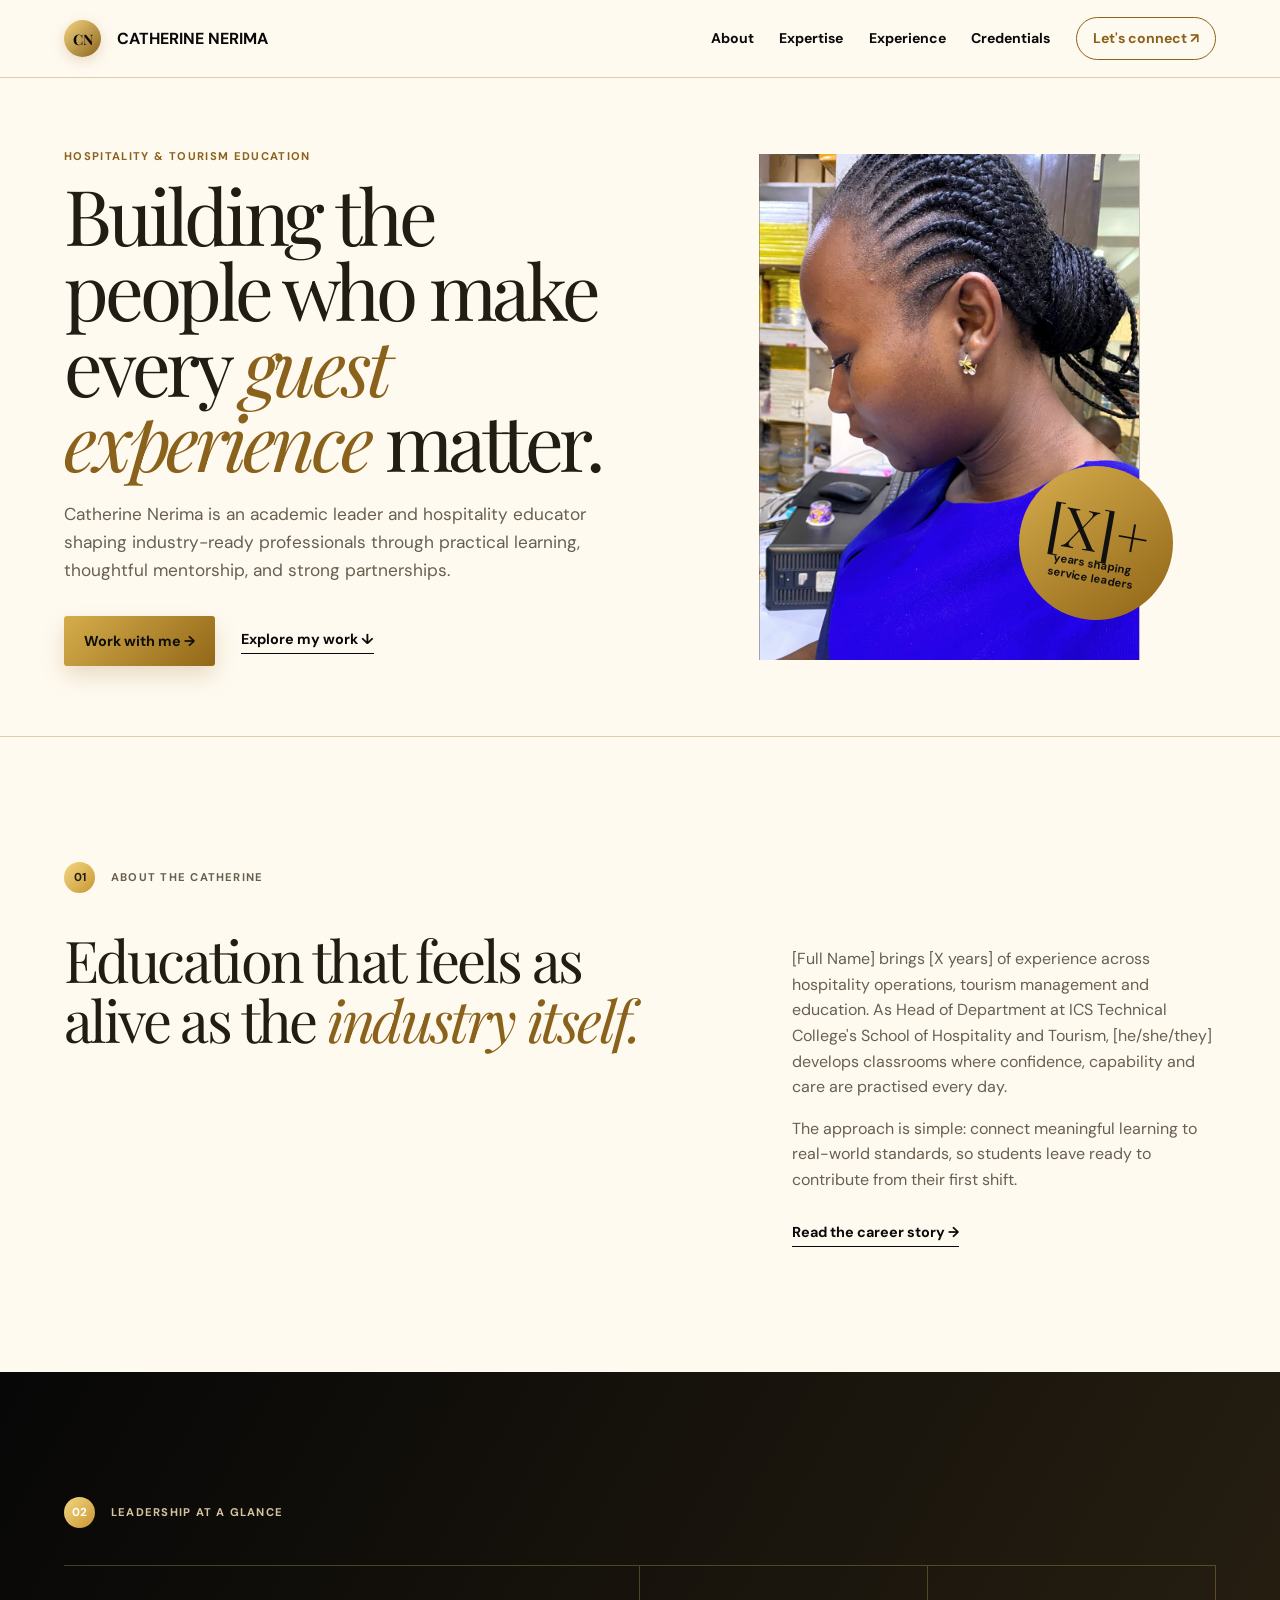
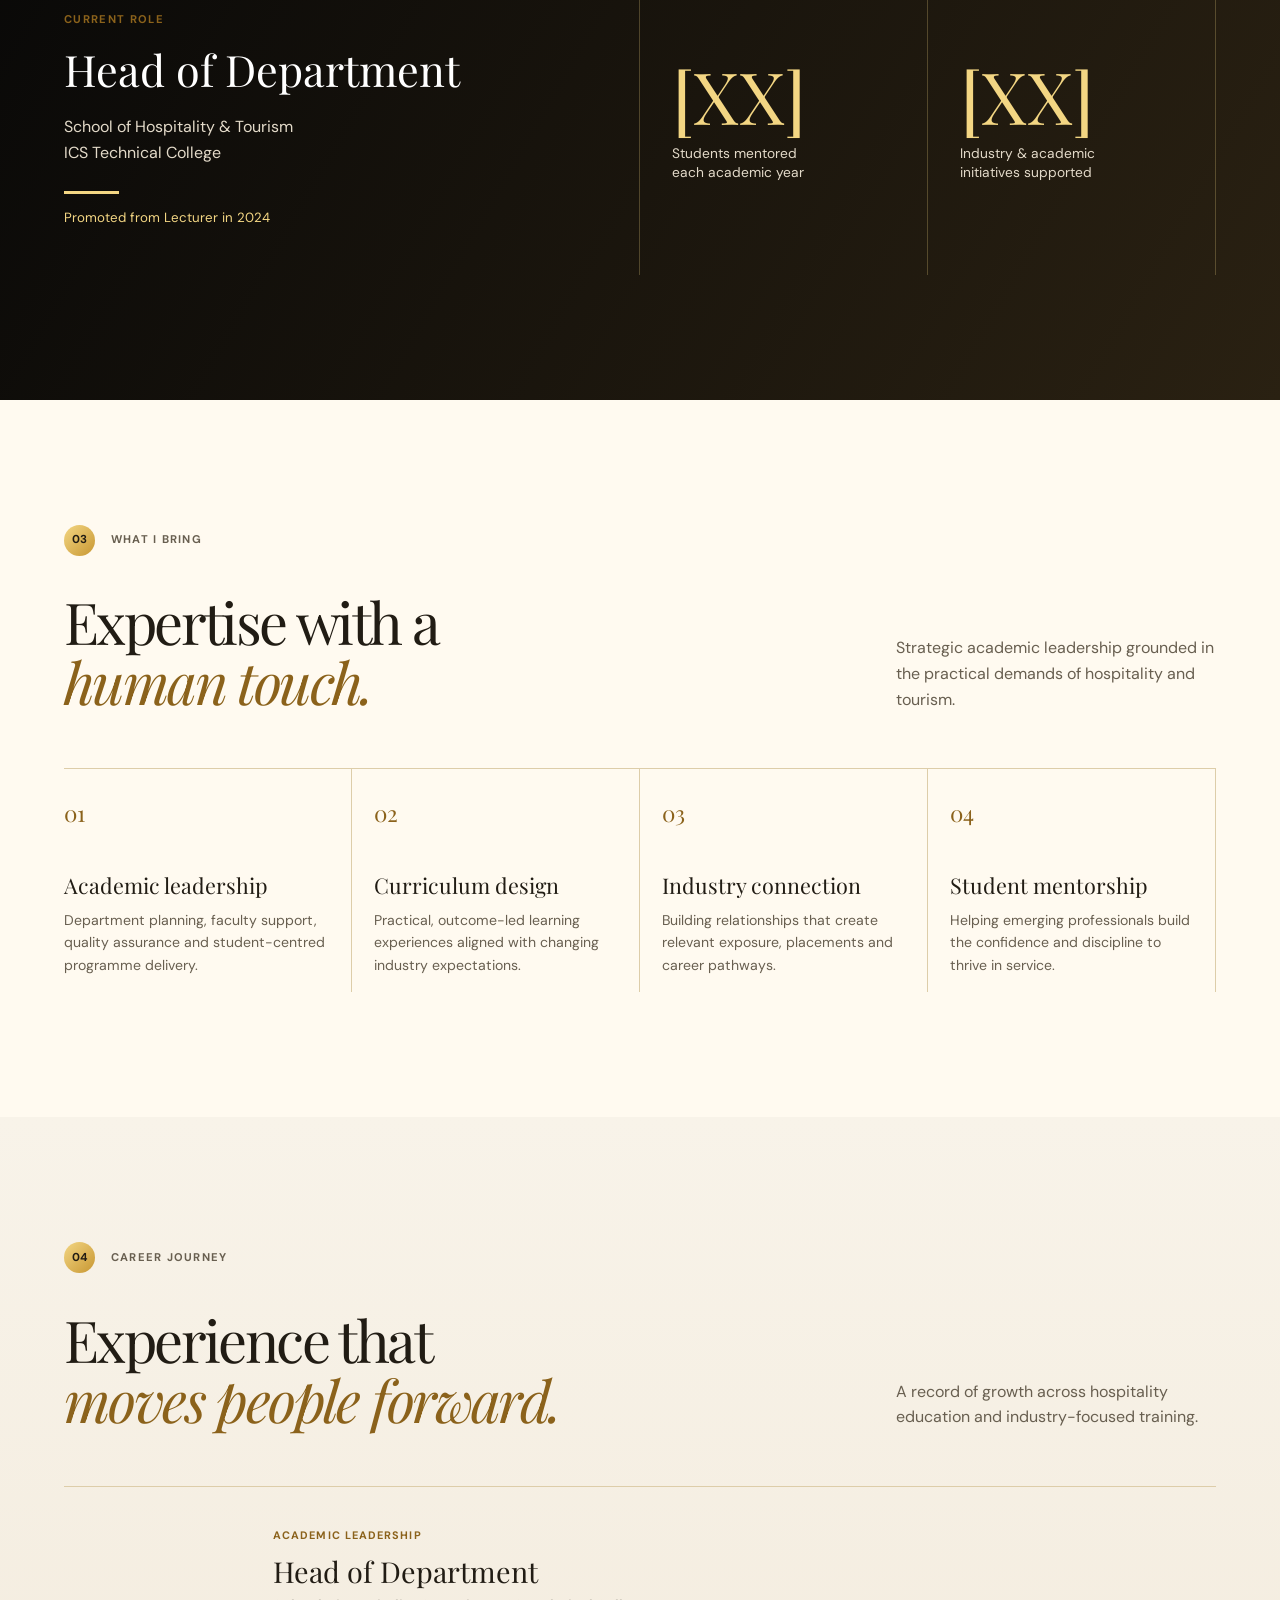
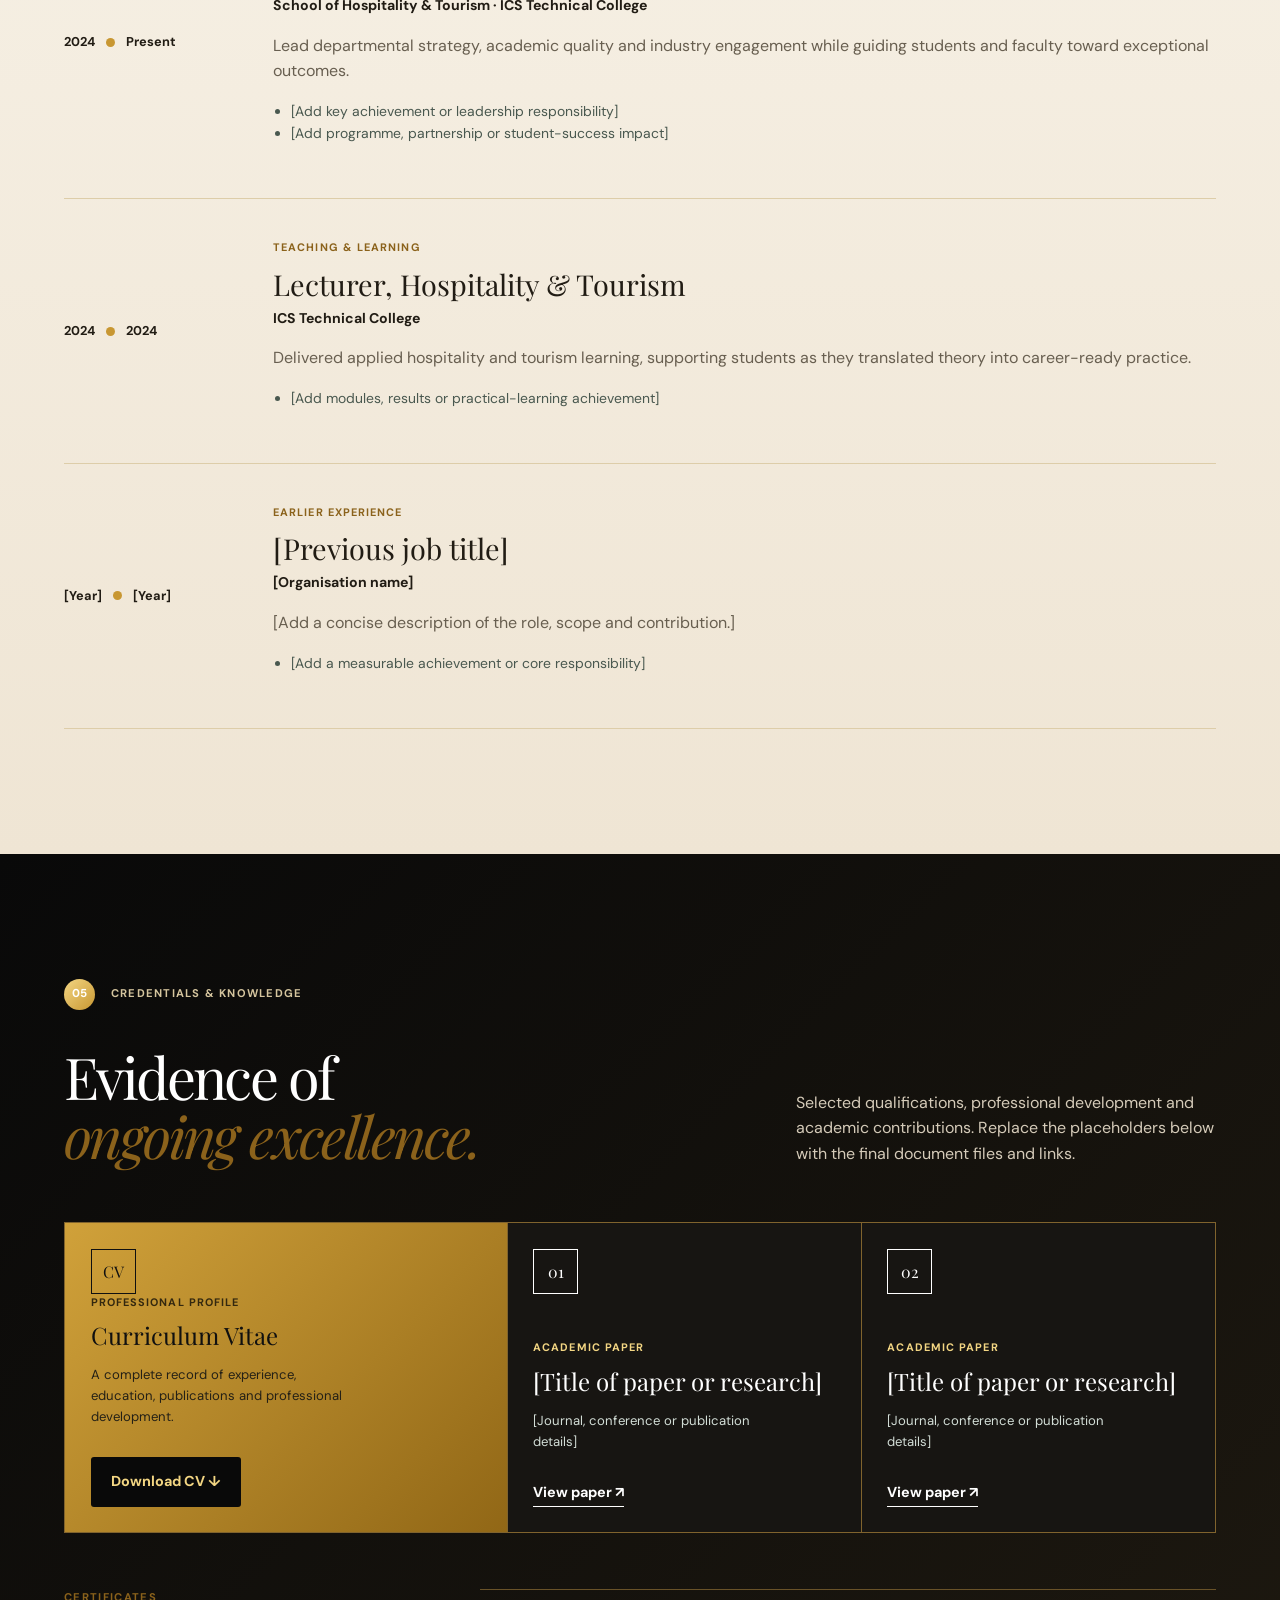
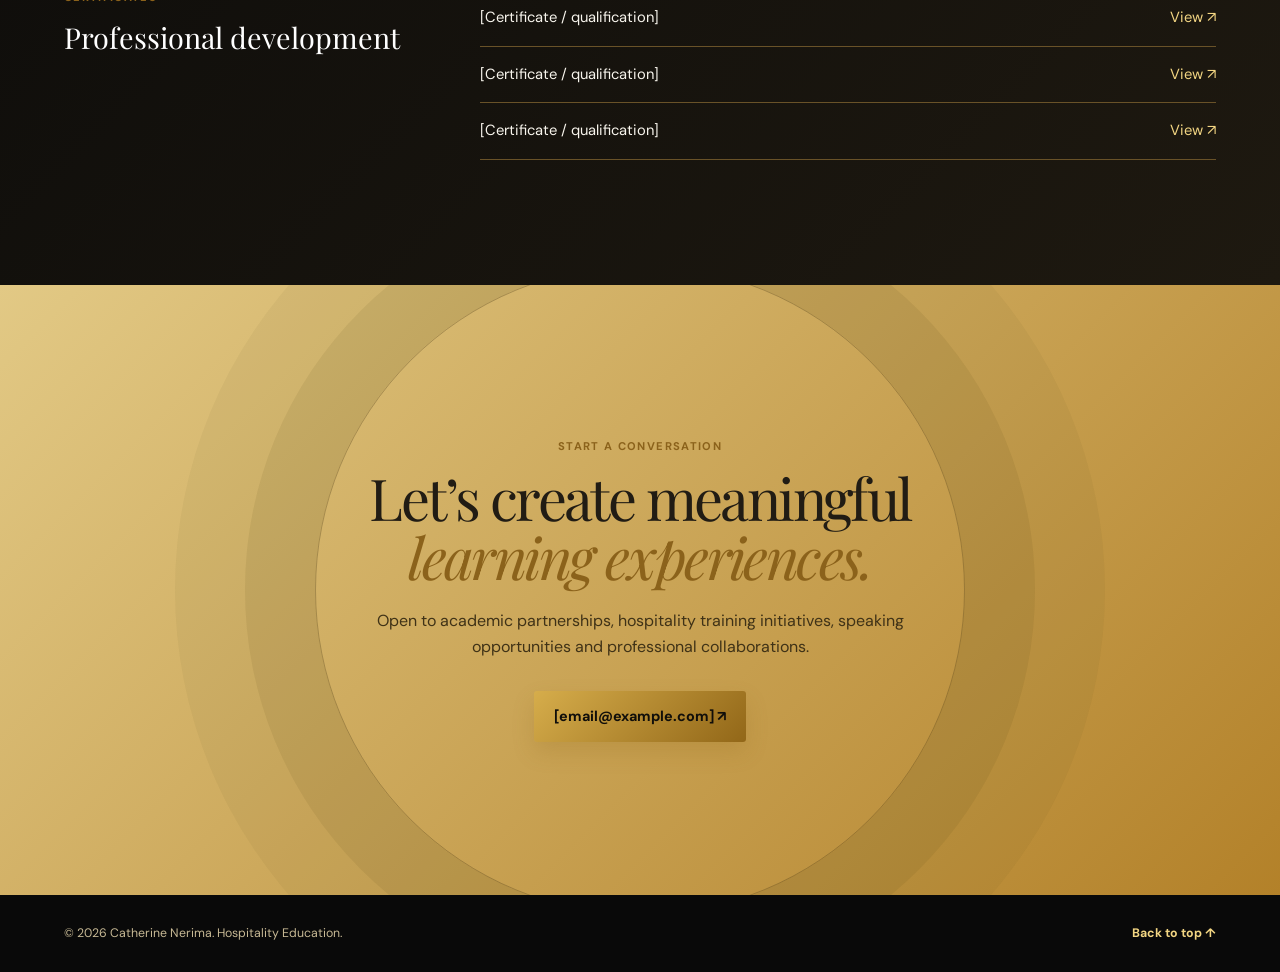
==== index.html @ 7ba0b3e3 "change" ====
<!doctype html>
<html lang="en">
<head>
  <meta charset="utf-8">
  <meta name="viewport" content="width=device-width, initial-scale=1">
  <meta name="description" content="Professional portfolio for a hospitality and tourism education leader.">
  <title>CATHERINE NERIMA | Hospitality & Tourism Educator</title>
  <link rel="preconnect" href="https://fonts.googleapis.com">
  <link rel="preconnect" href="https://fonts.gstatic.com" crossorigin>
  <link href="https://fonts.googleapis.com/css2?family=DM+Sans:wght@400;500;600;700&family=Playfair+Display:ital,wght@0,600;0,700;0,800;1,600;1,700&display=swap" rel="stylesheet">
  <link rel="stylesheet" href="styles.css">
  <style>
    .hero-visual { background: transparent; }
    .hero-visual .sun-shape, .hero-visual .hero-grid { display: none; }
    .portrait-placeholder { left: 50%; bottom: 0; width: auto; max-width: 100%; height: 100%; aspect-ratio: 3 / 4; overflow: hidden; outline: 0; transform: translateX(-50%); }
    .portrait-placeholder img { display: block; width: 100%; height: 100%; object-fit: cover; object-position: center center; filter: contrast(1.04) saturate(.9); }
  </style>
</head>
<body>
  <a class="skip-link" href="#main-content">Skip to content</a>
  <header class="site-header">
    <a class="brand" href="#top"><span class="brand-mark">CN</span><span>CATHERINE NERIMA</span></a>
    <button class="menu-toggle" type="button" aria-expanded="false" aria-controls="site-nav">Menu</button>
    <nav id="site-nav" class="site-nav" aria-label="Primary navigation">
      <a href="#about">About</a><a href="#expertise">Expertise</a><a href="#experience">Experience</a><a href="#credentials">Credentials</a><a class="nav-contact" href="#contact">Let's connect ↗</a>
    </nav>
  </header>
  <main id="main-content">
    <section class="hero" id="top">
      <div class="hero-copy reveal">
        <p class="kicker">Hospitality & tourism education</p>
        <h1>Building the people who make every <em>guest experience</em> matter.</h1>
        <p class="hero-text">Catherine Nerima is an academic leader and hospitality educator shaping industry-ready professionals through practical learning, thoughtful mentorship, and strong partnerships.</p>
        <div class="hero-actions"><a class="button button-primary" href="#contact">Work with me →</a><a class="text-link" href="#credentials">Explore my work ↓</a></div>
      </div>
      <div class="hero-visual reveal"><div class="sun-shape"></div><div class="hero-grid"></div><div class="portrait-placeholder"><img src="NER.jpeg" alt="Professional portrait of [Full Name]"></div><div class="experience-badge"><strong>[X]+</strong><span>years shaping<br>service leaders</span></div><p class="location-tag">Based in Nairobi, Kenya <span>•</span> Available for collaborations</p></div>
    </section>
    <section class="intro section-pad" id="about">
      <div class="section-label reveal"><span>01</span><p>About the Catherine</p></div>
      <div class="intro-grid"><h2 class="reveal">Education that feels as alive as the <em>industry itself.</em></h2><div class="reveal"><p>[Full Name] brings [X years] of experience across hospitality operations, tourism management and education. As Head of Department at ICS Technical College's School of Hospitality and Tourism, [he/she/they] develops classrooms where confidence, capability and care are practised every day.</p><p>The approach is simple: connect meaningful learning to real-world standards, so students leave ready to contribute from their first shift.</p><a class="text-link" href="#experience">Read the career story →</a></div></div>
    </section>
    <section class="impact section-pad">
      <div class="section-label light reveal"><span>02</span><p>Leadership at a glance</p></div>
      <div class="impact-grid"><article class="impact-feature reveal"><p class="kicker">Current role</p><h2>Head of Department</h2><p>School of Hospitality & Tourism<br>ICS Technical College</p><span class="mini-line"></span><small>Promoted from Lecturer in 2024</small></article><article class="stat reveal"><strong>[XX]</strong><span>Students mentored<br>each academic year</span></article><article class="stat reveal"><strong>[XX]</strong><span>Industry & academic<br>initiatives supported</span></article></div>
    </section>
    <section class="section-pad" id="expertise">
      <div class="section-label reveal"><span>03</span><p>What I bring</p></div>
      <div class="heading-row reveal"><h2>Expertise with a<br><em>human touch.</em></h2><p>Strategic academic leadership grounded in the practical demands of hospitality and tourism.</p></div>
      <div class="expertise-grid"><article class="expertise-card reveal"><span>01</span><h3>Academic leadership</h3><p>Department planning, faculty support, quality assurance and student-centred programme delivery.</p></article><article class="expertise-card reveal"><span>02</span><h3>Curriculum design</h3><p>Practical, outcome-led learning experiences aligned with changing industry expectations.</p></article><article class="expertise-card reveal"><span>03</span><h3>Industry connection</h3><p>Building relationships that create relevant exposure, placements and career pathways.</p></article><article class="expertise-card reveal"><span>04</span><h3>Student mentorship</h3><p>Helping emerging professionals build the confidence and discipline to thrive in service.</p></article></div>
    </section>
    <section class="section-pad career" id="experience">
      <div class="section-label reveal"><span>04</span><p>Career journey</p></div>
      <div class="heading-row reveal"><h2>Experience that<br><em>moves people forward.</em></h2><p>A record of growth across hospitality education and industry-focused training.</p></div>
      <div class="timeline">
        <article class="timeline-item reveal"><div class="timeline-date">2024 <i></i> Present</div><div><p class="role-type">Academic leadership</p><h3>Head of Department</h3><p class="organisation">School of Hospitality & Tourism · ICS Technical College</p><p>Lead departmental strategy, academic quality and industry engagement while guiding students and faculty toward exceptional outcomes.</p><ul><li>[Add key achievement or leadership responsibility]</li><li>[Add programme, partnership or student-success impact]</li></ul></div></article>
        <article class="timeline-item reveal"><div class="timeline-date">2024 <i></i> 2024</div><div><p class="role-type">Teaching & learning</p><h3>Lecturer, Hospitality & Tourism</h3><p class="organisation">ICS Technical College</p><p>Delivered applied hospitality and tourism learning, supporting students as they translated theory into career-ready practice.</p><ul><li>[Add modules, results or practical-learning achievement]</li></ul></div></article>
        <article class="timeline-item reveal"><div class="timeline-date">[Year] <i></i> [Year]</div><div><p class="role-type">Earlier experience</p><h3>[Previous job title]</h3><p class="organisation">[Organisation name]</p><p>[Add a concise description of the role, scope and contribution.]</p><ul><li>[Add a measurable achievement or core responsibility]</li></ul></div></article>
      </div>
    </section>
    <section class="credentials section-pad" id="credentials">
      <div class="section-label light reveal"><span>05</span><p>Credentials & knowledge</p></div>
      <div class="credentials-heading reveal"><h2>Evidence of<br><em>ongoing excellence.</em></h2><p>Selected qualifications, professional development and academic contributions. Replace the placeholders below with the final document files and links.</p></div>
      <div class="document-grid">
        <article class="document-card cv-card reveal"><div class="document-icon">CV</div><div><p class="document-type">Professional profile</p><h3>Curriculum Vitae</h3><p>A complete record of experience, education, publications and professional development.</p></div><a class="button button-light" href="documents/cv-placeholder.txt" download>Download CV ↓</a></article>
        <article class="document-card reveal"><div class="document-icon">01</div><div><p class="document-type">Academic paper</p><h3>[Title of paper or research]</h3><p>[Journal, conference or publication details]</p></div><a class="view-link" href="documents/academic-paper-placeholder.html" target="_blank" rel="noopener">View paper ↗</a></article>
        <article class="document-card reveal"><div class="document-icon">02</div><div><p class="document-type">Academic paper</p><h3>[Title of paper or research]</h3><p>[Journal, conference or publication details]</p></div><a class="view-link" href="documents/academic-paper-placeholder.html" target="_blank" rel="noopener">View paper ↗</a></article>
      </div>
      <div class="cert-row reveal"><div><p class="kicker">Certificates</p><h3>Professional development</h3></div><div class="certificate-list"><a href="documents/certificate-placeholder.html" target="_blank" rel="noopener">[Certificate / qualification] <span>View ↗</span></a><a href="documents/certificate-placeholder.html" target="_blank" rel="noopener">[Certificate / qualification] <span>View ↗</span></a><a href="documents/certificate-placeholder.html" target="_blank" rel="noopener">[Certificate / qualification] <span>View ↗</span></a></div></div>
    </section>
    <section class="contact section-pad" id="contact"><div class="contact-orb"></div><div class="contact-content reveal"><p class="kicker">Start a conversation</p><h2>Let’s create meaningful<br><em>learning experiences.</em></h2><p>Open to academic partnerships, hospitality training initiatives, speaking opportunities and professional collaborations.</p><a class="button button-primary" href="mailto:[email@example.com]">[email@example.com] ↗</a></div></section>
  </main>
  <footer><p>© <span id="year"></span> Catherine Nerima. Hospitality Education.</p><a href="#top">Back to top ↑</a></footer>
  <script src="script.js"></script>
</body>
</html>
---- styles.css ----
:root{--black:#090909;--coal:#171512;--gold:#c89732;--gold-light:#f3d683;--gold-deep:#8b621b;--ivory:#fffaf0;--sand:#f3ead8;--text:#211c14;--muted:#685f50;--line:#ddcda9;--display:'Playfair Display',Georgia,serif;--sans:'DM Sans',Arial,sans-serif}*{box-sizing:border-box}html{scroll-behavior:smooth}body{margin:0;background:var(--ivory);color:var(--text);font-family:var(--sans);line-height:1.6}.skip-link{position:absolute;left:-999px}.skip-link:focus{left:1rem;top:1rem;z-index:9;background:var(--gold-light);padding:.7rem;color:#000}.site-header{height:78px;display:flex;align-items:center;justify-content:space-between;padding:0 5vw;border-bottom:1px solid var(--line);background:var(--ivory)}.brand,.site-nav{display:flex;align-items:center;gap:1rem}.brand{color:var(--black);font-weight:700;text-decoration:none}.brand-mark{display:grid;place-items:center;width:37px;height:37px;border-radius:50%;background:linear-gradient(135deg,var(--gold-light),var(--gold-deep));color:#080808;font:700 .9rem var(--display);box-shadow:0 4px 14px #8b621b35}.site-nav{gap:1.6rem}.site-nav a{color:var(--black);font-size:.88rem;font-weight:700;text-decoration:none}.nav-contact{padding:.55rem 1rem;border:1px solid var(--gold-deep);border-radius:99px;color:var(--gold-deep)!important}.nav-contact:hover{background:var(--gold);color:#111!important}.menu-toggle{display:none;border:0;background:none;font:700 .9rem var(--sans);color:var(--black)}.hero,.section-pad{max-width:1400px;margin:auto;padding-left:5vw;padding-right:5vw}.hero{min-height:650px;display:grid;grid-template-columns:1.02fr .98fr;gap:5vw;align-items:center;padding-top:70px;padding-bottom:70px}.kicker{margin:0 0 .7rem;text-transform:uppercase;letter-spacing:.12em;color:var(--gold-deep);font-size:.7rem;font-weight:700}.hero h1,h2,h3{line-height:1.08}.hero h1{max-width:760px;margin:.2rem 0 1.45rem;font:clamp(3.2rem,6vw,6.3rem)/.98 var(--display);letter-spacing:-.055em}.hero h1 em,h2 em{color:var(--gold-deep);font-weight:inherit}.hero-text{max-width:565px;margin-bottom:2rem;color:var(--muted);font-size:1.08rem}.hero-actions{display:flex;gap:1.6rem;align-items:center}.button{display:inline-flex;justify-content:center;align-items:center;padding:.85rem 1.25rem;border-radius:3px;font-size:.9rem;font-weight:700;text-decoration:none}.button-primary{background:linear-gradient(135deg,#d6ad4b,#926718);box-shadow:0 10px 22px #8b621b33;color:#100e0a}.text-link,.view-link{padding-bottom:.12rem;border-bottom:1px solid currentColor;color:var(--black);font-size:.9rem;font-weight:700;text-decoration:none}.hero-visual{position:relative;height:506px;overflow:hidden;background:var(--black)}.sun-shape{position:absolute;right:-45px;top:-40px;width:340px;height:340px;border-radius:50%;background:radial-gradient(circle at 30% 30%,var(--gold-light),var(--gold-deep))}.hero-grid{position:absolute;inset:0;background-image:linear-gradient(#f3d68320 1px,transparent 1px),linear-gradient(90deg,#f3d68320 1px,transparent 1px);background-size:27px 27px}.portrait-placeholder{position:absolute;z-index:1;bottom:0;left:16%;display:grid;place-items:center;width:58%;height:78%;outline:8px solid #f3d6833d;outline-offset:-25px;background:linear-gradient(160deg,#3a2b13,#101010);color:var(--gold-light);font:italic 1.6rem var(--display);text-align:center}.experience-badge{position:absolute;z-index:2;right:8%;bottom:8%;display:flex;flex-direction:column;justify-content:center;width:154px;height:154px;border-radius:50%;background:linear-gradient(135deg,#d7ae4e,#8f6315);color:#111;text-align:center;transform:rotate(10deg)}.experience-badge strong{font:3.5rem/1 var(--display)}.experience-badge span{font-size:.7rem;font-weight:700;line-height:1.25}.location-tag{position:absolute;bottom:-36px;left:0;font-size:.74rem;font-weight:700}.location-tag span{padding:0 .4rem;color:var(--gold)}.section-pad{padding-top:125px;padding-bottom:125px}.section-label{display:flex;align-items:center;gap:1rem;margin-bottom:2.3rem}.section-label span{display:grid;place-items:center;width:31px;height:31px;border-radius:50%;background:linear-gradient(135deg,var(--gold-light),var(--gold));font-size:.72rem;font-weight:700}.section-label p{margin:0;color:var(--muted);font-size:.7rem;font-weight:700;letter-spacing:.11em;text-transform:uppercase}.intro{border-top:1px solid var(--line)}.intro-grid{display:grid;grid-template-columns:1fr .72fr;gap:12%;align-items:start}.intro h2,.heading-row h2,.credentials h2,.contact h2{margin:0;font:clamp(2.7rem,4.5vw,5rem)/1.04 var(--display);letter-spacing:-.045em}.intro-grid>div p,.heading-row>p,.timeline-item div>p:not(.role-type):not(.organisation){color:var(--muted)}.intro-grid .text-link{display:inline-block;margin-top:.8rem}.impact{max-width:none;background:linear-gradient(120deg,#070707,#2a2112);color:white}.impact .section-label p{color:#d5c59e}.impact-grid{display:grid;grid-template-columns:2fr 1fr 1fr;max-width:1260px;margin:auto;border-top:1px solid #f3d68340}.impact-feature,.stat{padding:2.8rem 2rem 2.8rem 0}.impact-feature{border-right:1px solid #f3d68340}.impact-feature h2{margin:.25rem 0;font:2.7rem var(--display)}.impact-feature p:not(.kicker),.stat span{color:#e3dac9}.mini-line{display:block;width:55px;margin:1.6rem 0 .65rem;border-top:3px solid var(--gold-light)}.impact-feature small,.stat strong{color:var(--gold-light)}.stat{display:flex;flex-direction:column;justify-content:center;padding-left:2rem;border-right:1px solid #f3d68340}.stat strong{font:4.5rem/1 var(--display)}.stat span{margin-top:.8rem;font-size:.86rem;line-height:1.35}.heading-row{display:flex;justify-content:space-between;align-items:end;gap:2rem;margin-bottom:3.5rem}.heading-row>p{max-width:320px;margin:0}.expertise-grid{display:grid;grid-template-columns:repeat(4,1fr);border-top:1px solid var(--line)}.expertise-card{padding:1.8rem 1.4rem 1rem 0;border-right:1px solid var(--line)}.expertise-card:not(:first-child){padding-left:1.4rem}.expertise-card>span{color:var(--gold-deep);font:1.4rem var(--display)}.expertise-card h3{margin:2.6rem 0 .6rem;font:1.35rem var(--display)}.expertise-card p{margin:0;color:var(--muted);font-size:.88rem}.career{max-width:none;padding-left:max(5vw,calc((100vw - 1400px)/2 + 5vw));padding-right:max(5vw,calc((100vw - 1400px)/2 + 5vw));background:linear-gradient(180deg,#f8f3e9,#efe5d4)}.timeline{border-top:1px solid var(--line)}.timeline-item{display:grid;grid-template-columns:145px 1fr;gap:4rem;padding:2.5rem 0;border-bottom:1px solid var(--line)}.timeline-date{display:flex;align-items:center;gap:.7rem;font-size:.8rem;font-weight:700}.timeline-date i{display:block;width:9px;height:9px;border-radius:50%;background:var(--gold)}.role-type,.document-type{margin:0 0 .5rem;color:var(--gold-deep);font-size:.68rem;font-weight:700;letter-spacing:.1em;text-transform:uppercase}.timeline h3{margin:0;font:1.8rem var(--display)}.organisation{margin:.25rem 0 1rem;font-size:.88rem;font-weight:700}.timeline ul{padding-left:1.1rem;color:#49584f;font-size:.87rem}.credentials{max-width:none;background:linear-gradient(135deg,#090909,#1e1910);color:white}.light p{color:#d5c59e}.credentials-heading{display:flex;justify-content:space-between;align-items:end;gap:2rem;margin-bottom:3.5rem}.credentials-heading>p{max-width:420px;margin:0;color:#d5cbb9}.document-grid{display:grid;grid-template-columns:1.25fr 1fr 1fr;gap:1px;border:1px solid #80632d;background:#80632d}.document-card{display:flex;flex-direction:column;align-items:flex-start;min-height:305px;padding:1.6rem;background:#171512}.document-card.cv-card{background:linear-gradient(135deg,#d0a13a,#916716);color:#101010}.document-icon{display:grid;place-items:center;width:45px;height:45px;margin-bottom:auto;border:1px solid currentColor;font:1rem var(--display)}.document-card h3{margin:0;font:1.5rem var(--display)}.document-card p:not(.document-type){max-width:260px;color:#d3ded7;font-size:.82rem}.cv-card p:not(.document-type){color:#242016}.document-type{color:var(--gold-light)}.cv-card .document-type{color:#33280f}.button-light{margin-top:1rem;background:var(--black);color:var(--gold-light)}.view-link{margin-top:1rem;color:white}.cert-row{display:grid;grid-template-columns:1fr 2fr;gap:3rem;padding:3.5rem 0 0}.cert-row h3{margin:0;font:1.8rem var(--display)}.certificate-list{border-top:1px solid #695228}.certificate-list a{display:flex;justify-content:space-between;gap:1rem;padding:1rem 0;border-bottom:1px solid #695228;color:#f8f5ed;font-size:.92rem;text-decoration:none}.certificate-list span{color:var(--gold-light);white-space:nowrap}.contact{position:relative;display:grid;place-items:center;min-height:610px;max-width:none;overflow:hidden;background:linear-gradient(135deg,#e2c985,#b38129);text-align:center}.contact-orb{position:absolute;width:650px;height:650px;border:1px solid #49391555;border-radius:50%;box-shadow:0 0 0 70px #49391516,0 0 0 140px #4939150d}.contact-content{position:relative;max-width:790px}.contact h2{margin:.4rem 0 1.3rem}.contact-content>p:not(.kicker){max-width:575px;margin:0 auto 2rem;color:#3f3217}footer{display:flex;justify-content:space-between;max-width:none;margin:auto;padding:1.8rem 5vw;background:var(--black);color:#c7b995;font-size:.77rem}footer p{margin:0}footer a{color:var(--gold-light);font-weight:700;text-decoration:none}.reveal{opacity:0;transform:translateY(16px);transition:opacity .65s ease,transform .65s ease}.reveal.visible{opacity:1;transform:none}@media(max-width:800px){.site-header{height:66px}.menu-toggle{display:block}.site-nav{position:absolute;z-index:5;top:66px;right:0;left:0;display:none;flex-direction:column;align-items:flex-start;gap:1rem;padding:1.2rem 5vw;border-bottom:1px solid var(--line);background:var(--ivory)}.site-nav.open{display:flex}.hero{grid-template-columns:1fr;padding-top:55px}.hero-visual{height:420px}.intro-grid,.impact-grid,.credentials-heading,.cert-row{grid-template-columns:1fr}.impact-feature,.stat{border-right:0;border-bottom:1px solid #f3d68340}.heading-row{display:block}.heading-row>p{margin-top:1.2rem}.expertise-grid{grid-template-columns:1fr 1fr}.expertise-card:nth-child(2){border-right:0}.document-grid{grid-template-columns:1fr}.timeline-item{grid-template-columns:1fr;gap:1rem}.timeline-date{width:max-content}.cert-row{gap:1.5rem}.section-pad{padding-top:80px;padding-bottom:80px}}@media(max-width:500px){.hero h1{font-size:3.1rem}.hero-actions{flex-direction:column;align-items:flex-start;gap:1rem}.hero-visual{height:340px}.portrait-placeholder{left:10%;width:65%}.experience-badge{right:-3%;bottom:1%;transform:scale(.8) rotate(10deg)}.expertise-grid{grid-template-columns:1fr}.expertise-card,.expertise-card:not(:first-child){padding:1.5rem 0;border-right:0;border-bottom:1px solid var(--line)}.cert-row{padding-top:2.5rem}footer{flex-direction:column;gap:.6rem}}
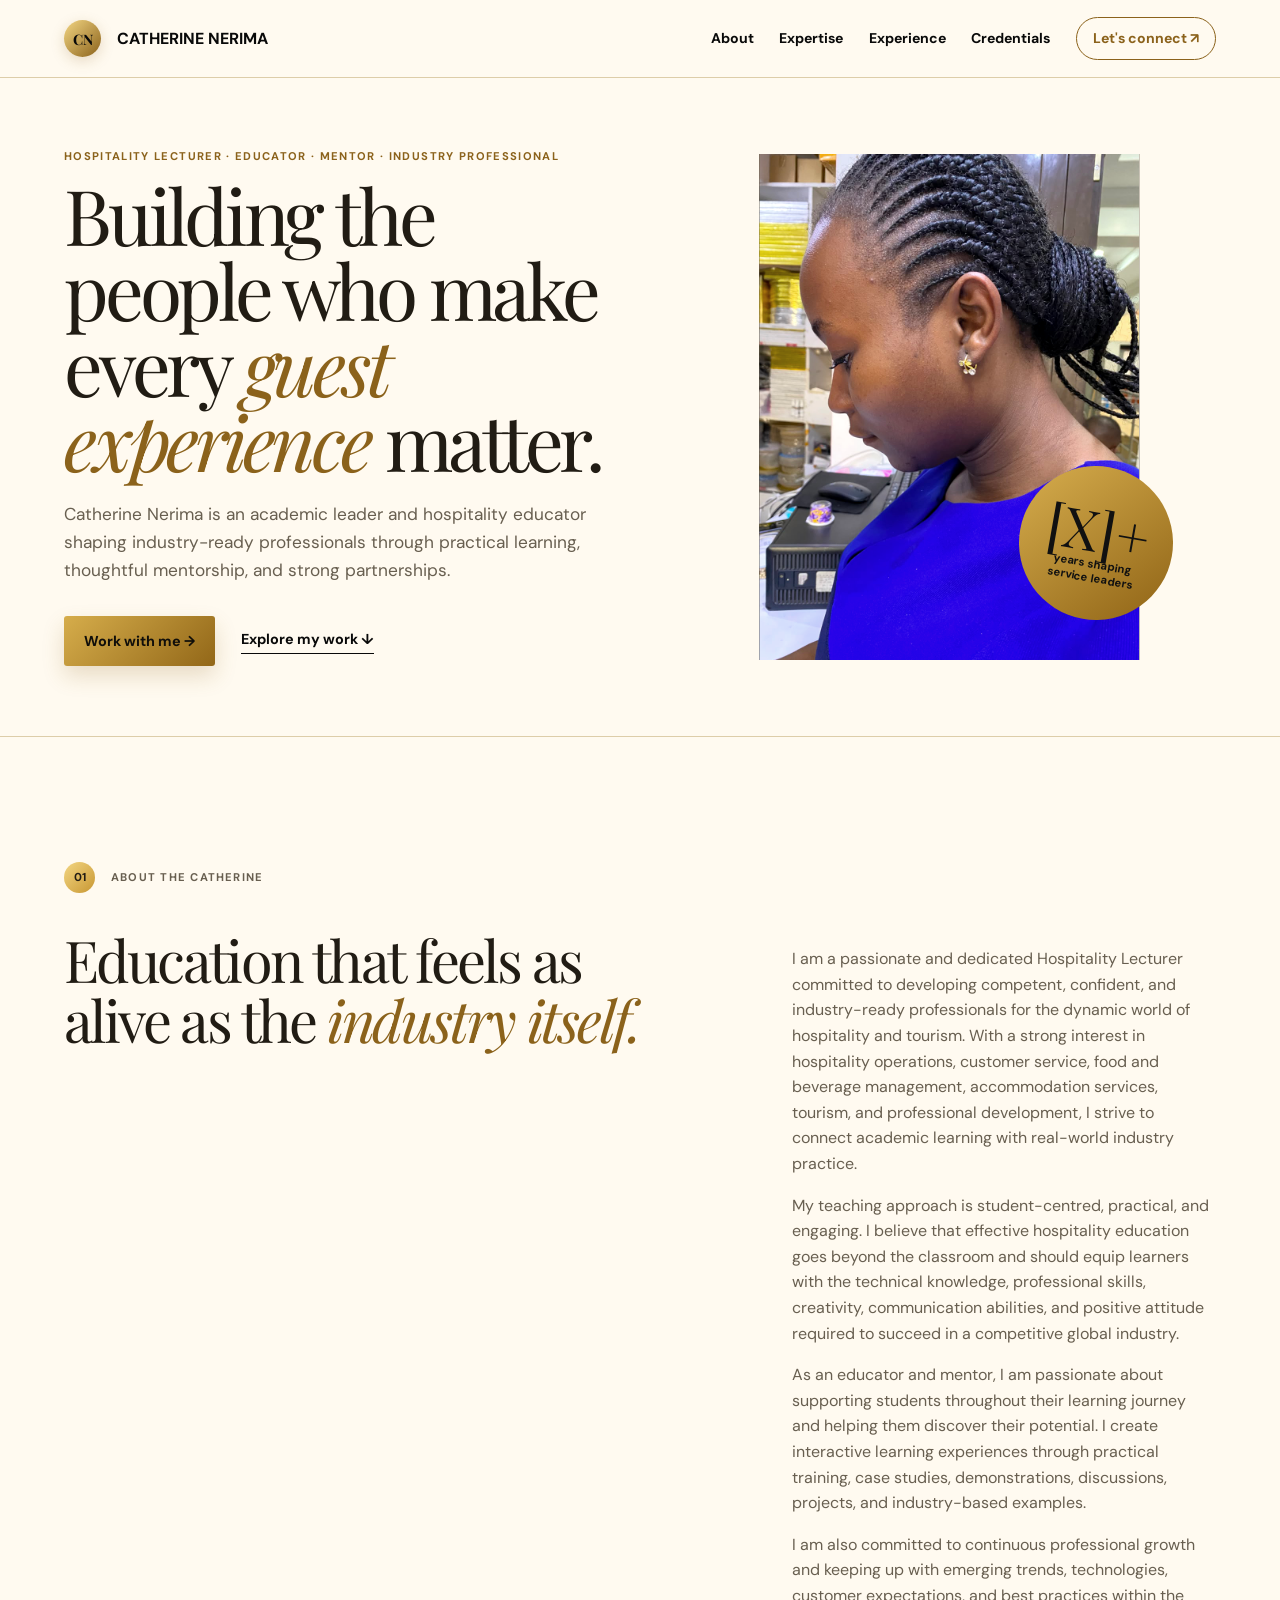
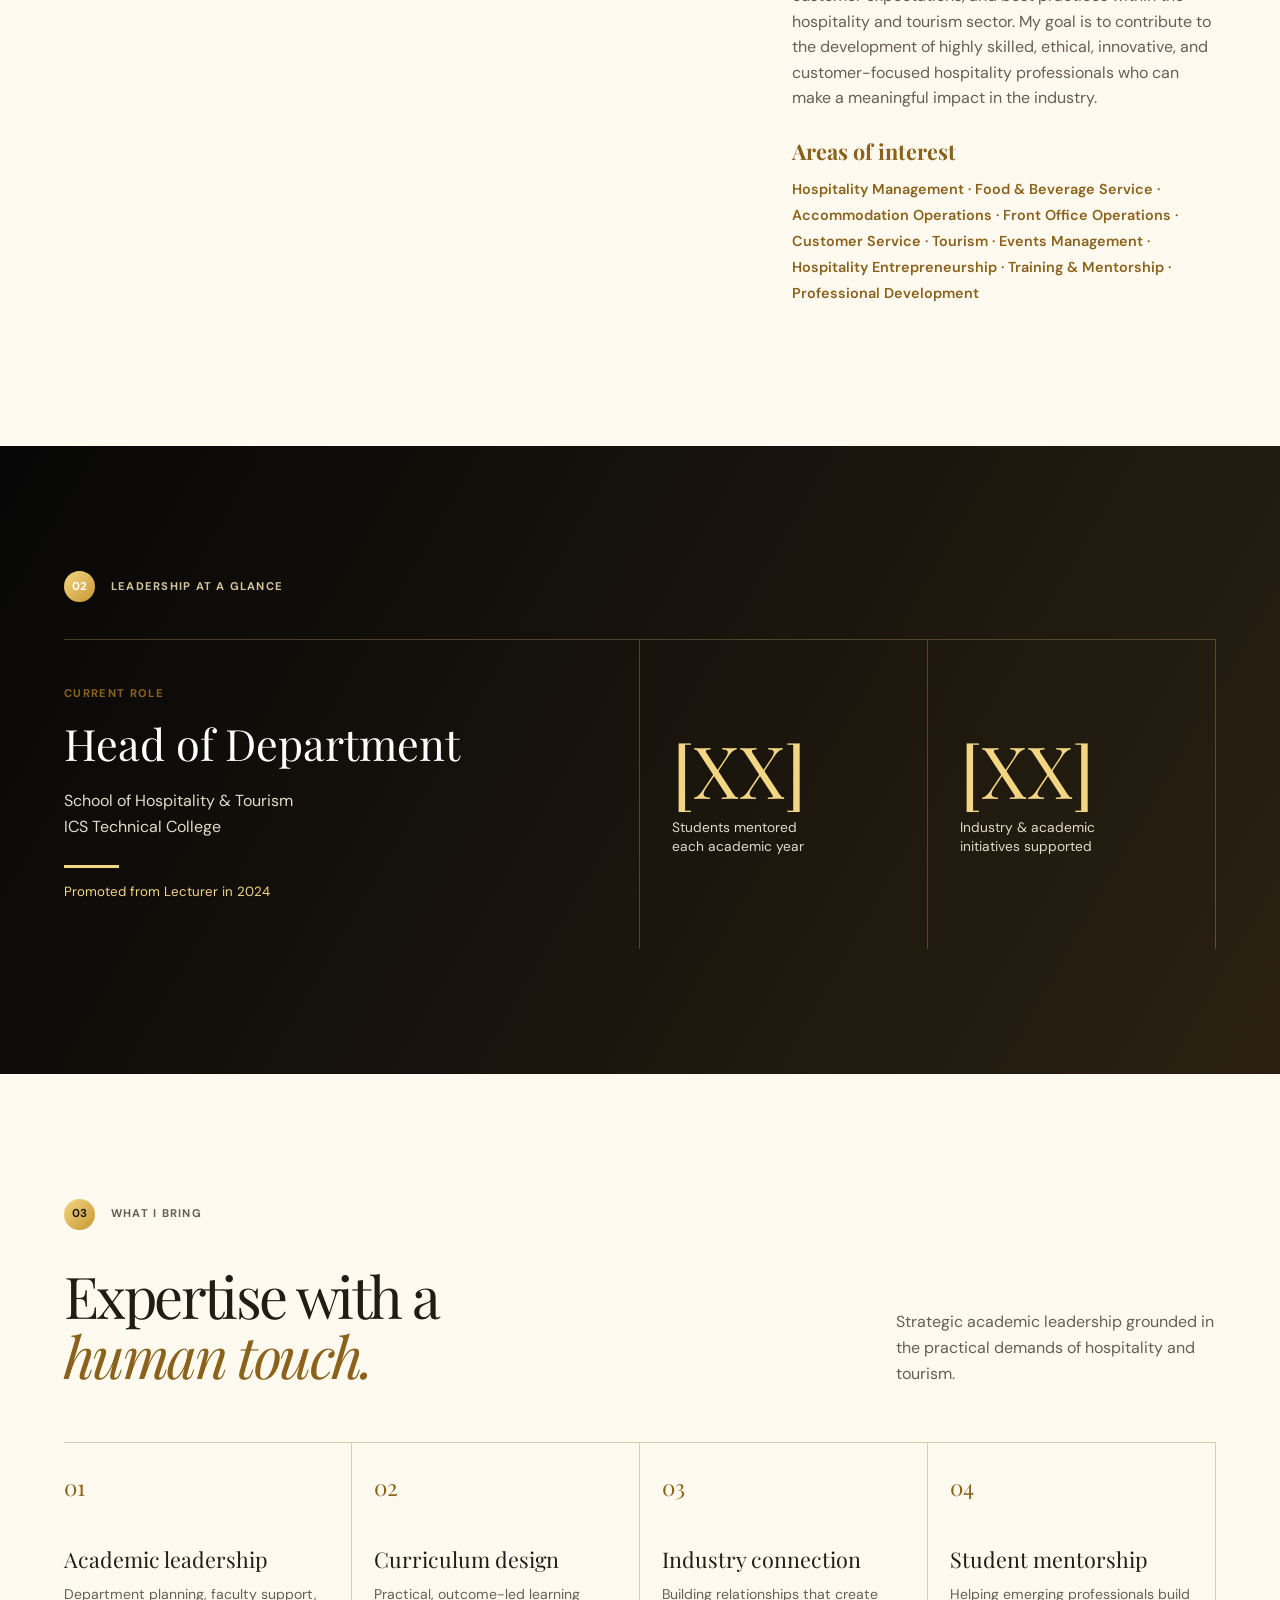
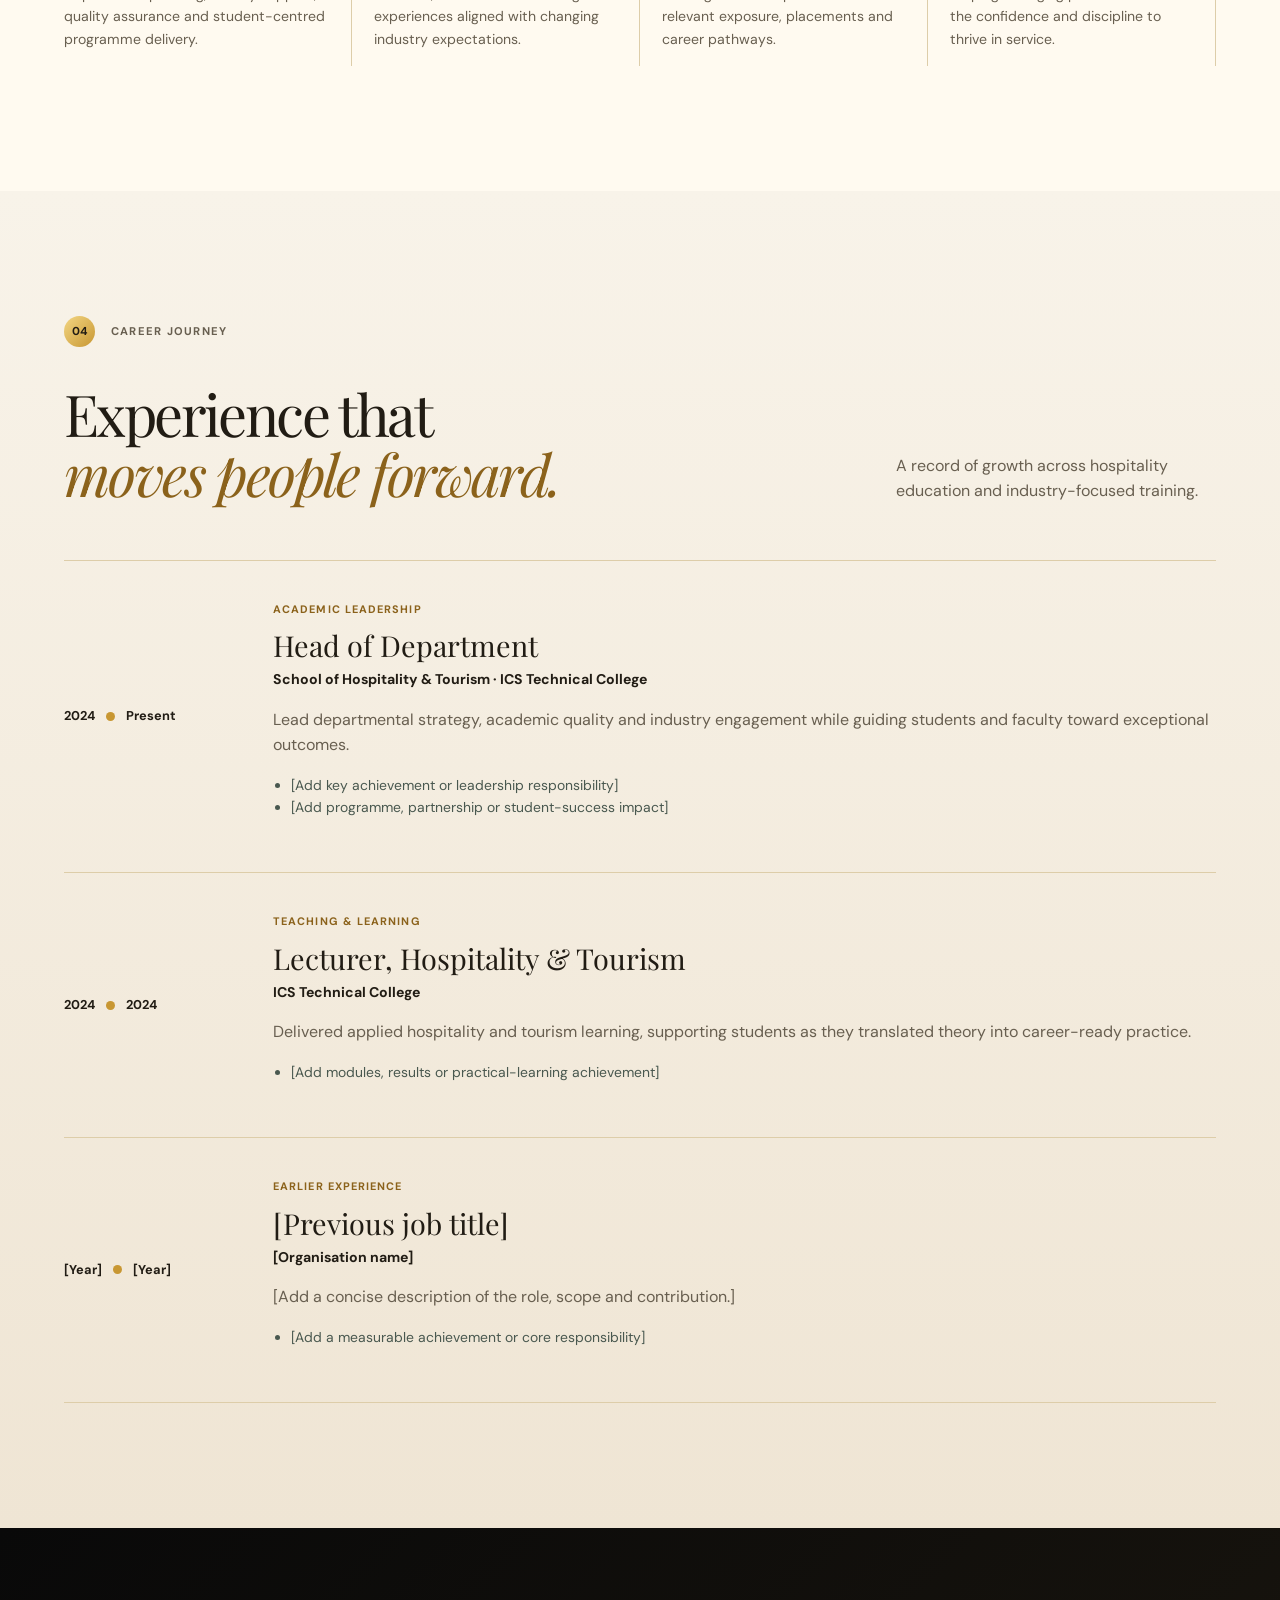
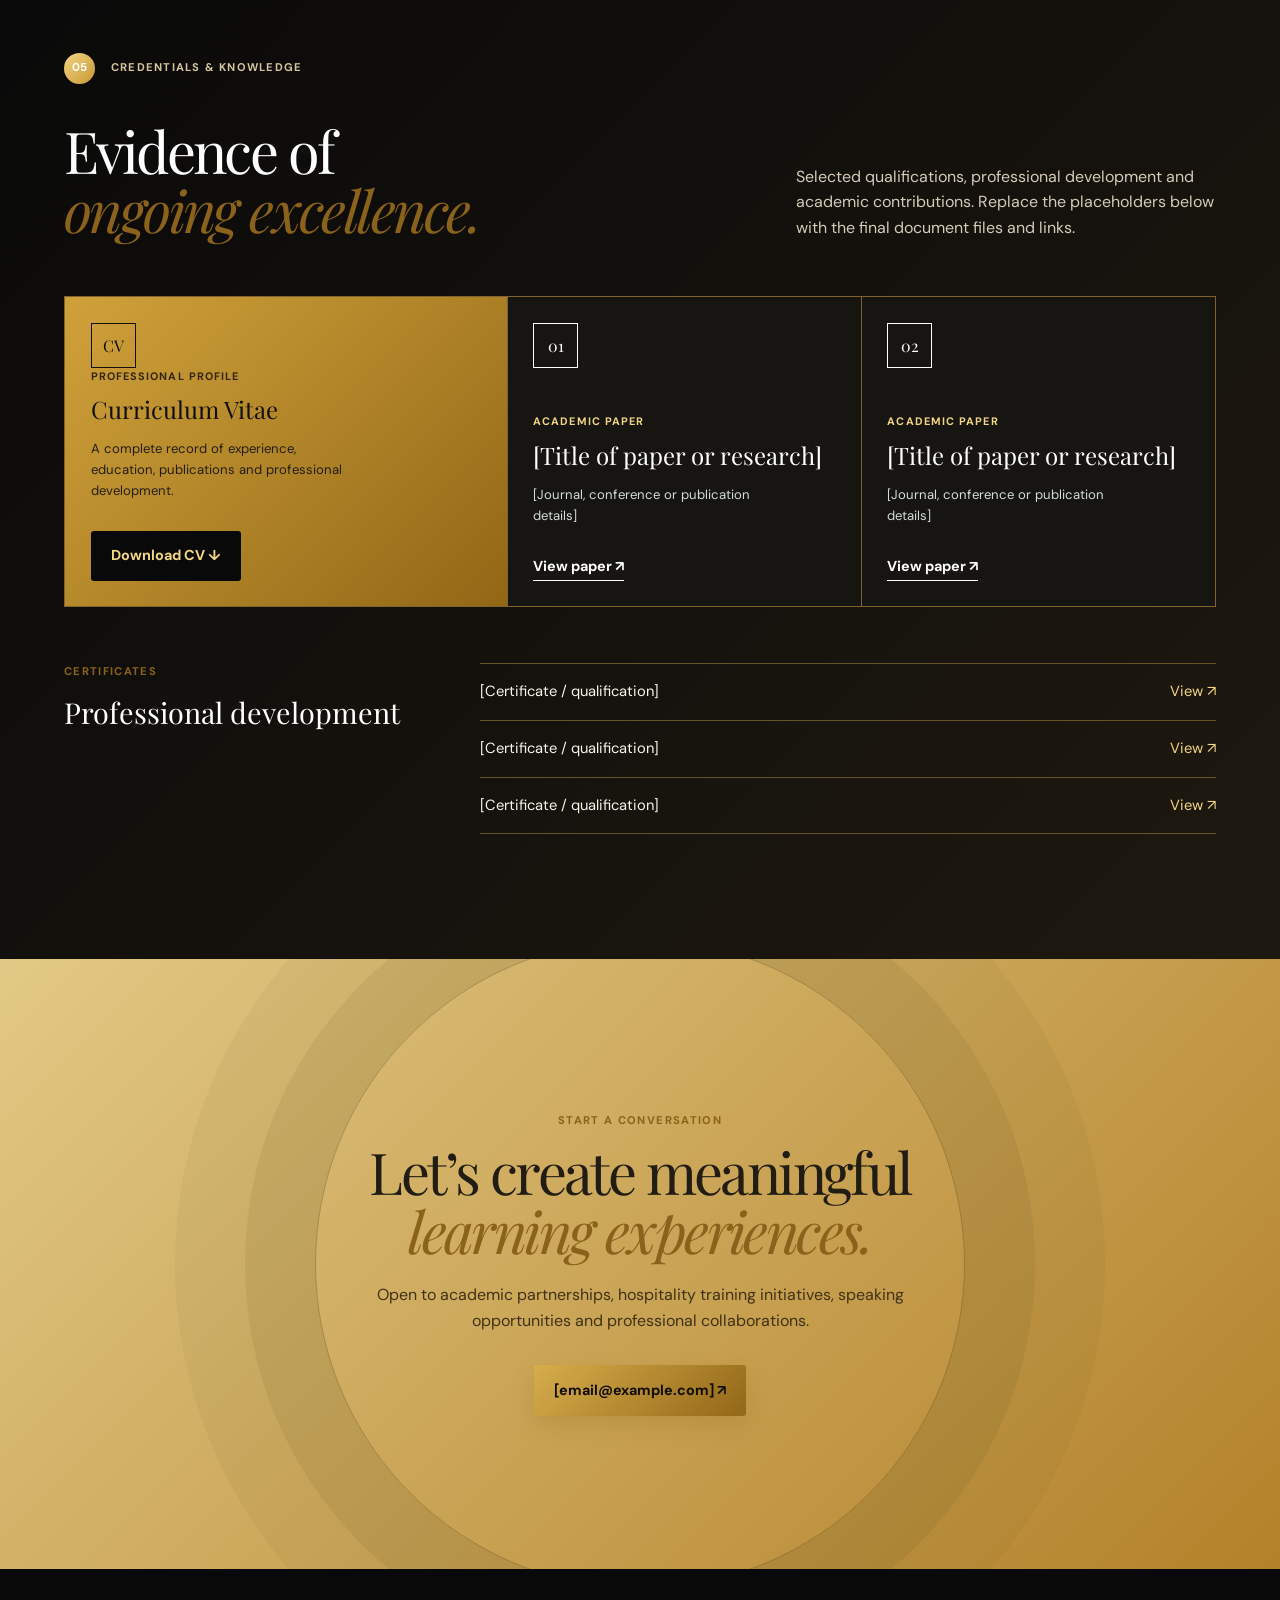
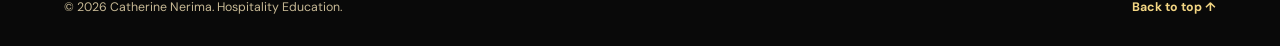
==== commit 01b10e46: "up" ====
--- a/index.html
+++ b/index.html
@@ -14,6 +14,12 @@
     .hero-visual .sun-shape, .hero-visual .hero-grid { display: none; }
     .portrait-placeholder { left: 50%; bottom: 0; width: auto; max-width: 100%; height: 100%; aspect-ratio: 3 / 4; overflow: hidden; outline: 0; transform: translateX(-50%); }
     .portrait-placeholder img { display: block; width: 100%; height: 100%; object-fit: cover; object-position: center center; filter: contrast(1.04) saturate(.9); }
+    .bio-copy h3 { margin: 1.8rem 0 .45rem; color: var(--gold-deep); font-family: var(--display); font-size: 1.35rem; }
+    .bio-copy .interest-list { color: var(--gold-deep); font-size: .9rem; font-weight: 600; line-height: 1.8; }
+    @media (max-width: 800px) {
+      .intro .bio-copy { padding-bottom: 2rem; }
+      .intro .interest-list { margin-bottom: 0; padding: 1rem; border: 1px solid var(--line); background: var(--sand); }
+    }
   </style>
 </head>
 <body>
@@ -28,7 +34,7 @@
   <main id="main-content">
     <section class="hero" id="top">
       <div class="hero-copy reveal">
-        <p class="kicker">Hospitality & tourism education</p>
+        <p class="kicker">Hospitality Lecturer · Educator · Mentor · Industry Professional</p>
         <h1>Building the people who make every <em>guest experience</em> matter.</h1>
         <p class="hero-text">Catherine Nerima is an academic leader and hospitality educator shaping industry-ready professionals through practical learning, thoughtful mentorship, and strong partnerships.</p>
         <div class="hero-actions"><a class="button button-primary" href="#contact">Work with me →</a><a class="text-link" href="#credentials">Explore my work ↓</a></div>
@@ -37,7 +43,7 @@
     </section>
     <section class="intro section-pad" id="about">
       <div class="section-label reveal"><span>01</span><p>About the Catherine</p></div>
-      <div class="intro-grid"><h2 class="reveal">Education that feels as alive as the <em>industry itself.</em></h2><div class="reveal"><p>[Full Name] brings [X years] of experience across hospitality operations, tourism management and education. As Head of Department at ICS Technical College's School of Hospitality and Tourism, [he/she/they] develops classrooms where confidence, capability and care are practised every day.</p><p>The approach is simple: connect meaningful learning to real-world standards, so students leave ready to contribute from their first shift.</p><a class="text-link" href="#experience">Read the career story →</a></div></div>
+      <div class="intro-grid"><h2 class="reveal">Education that feels as alive as the <em>industry itself.</em></h2><div class="reveal bio-copy"><p>I am a passionate and dedicated Hospitality Lecturer committed to developing competent, confident, and industry-ready professionals for the dynamic world of hospitality and tourism. With a strong interest in hospitality operations, customer service, food and beverage management, accommodation services, tourism, and professional development, I strive to connect academic learning with real-world industry practice.</p><p>My teaching approach is student-centred, practical, and engaging. I believe that effective hospitality education goes beyond the classroom and should equip learners with the technical knowledge, professional skills, creativity, communication abilities, and positive attitude required to succeed in a competitive global industry.</p><p>As an educator and mentor, I am passionate about supporting students throughout their learning journey and helping them discover their potential. I create interactive learning experiences through practical training, case studies, demonstrations, discussions, projects, and industry-based examples.</p><p>I am also committed to continuous professional growth and keeping up with emerging trends, technologies, customer expectations, and best practices within the hospitality and tourism sector. My goal is to contribute to the development of highly skilled, ethical, innovative, and customer-focused hospitality professionals who can make a meaningful impact in the industry.</p><h3>Areas of interest</h3><p class="interest-list">Hospitality Management · Food &amp; Beverage Service · Accommodation Operations · Front Office Operations · Customer Service · Tourism · Events Management · Hospitality Entrepreneurship · Training &amp; Mentorship · Professional Development</p></div></div>
     </section>
     <section class="impact section-pad">
       <div class="section-label light reveal"><span>02</span><p>Leadership at a glance</p></div>
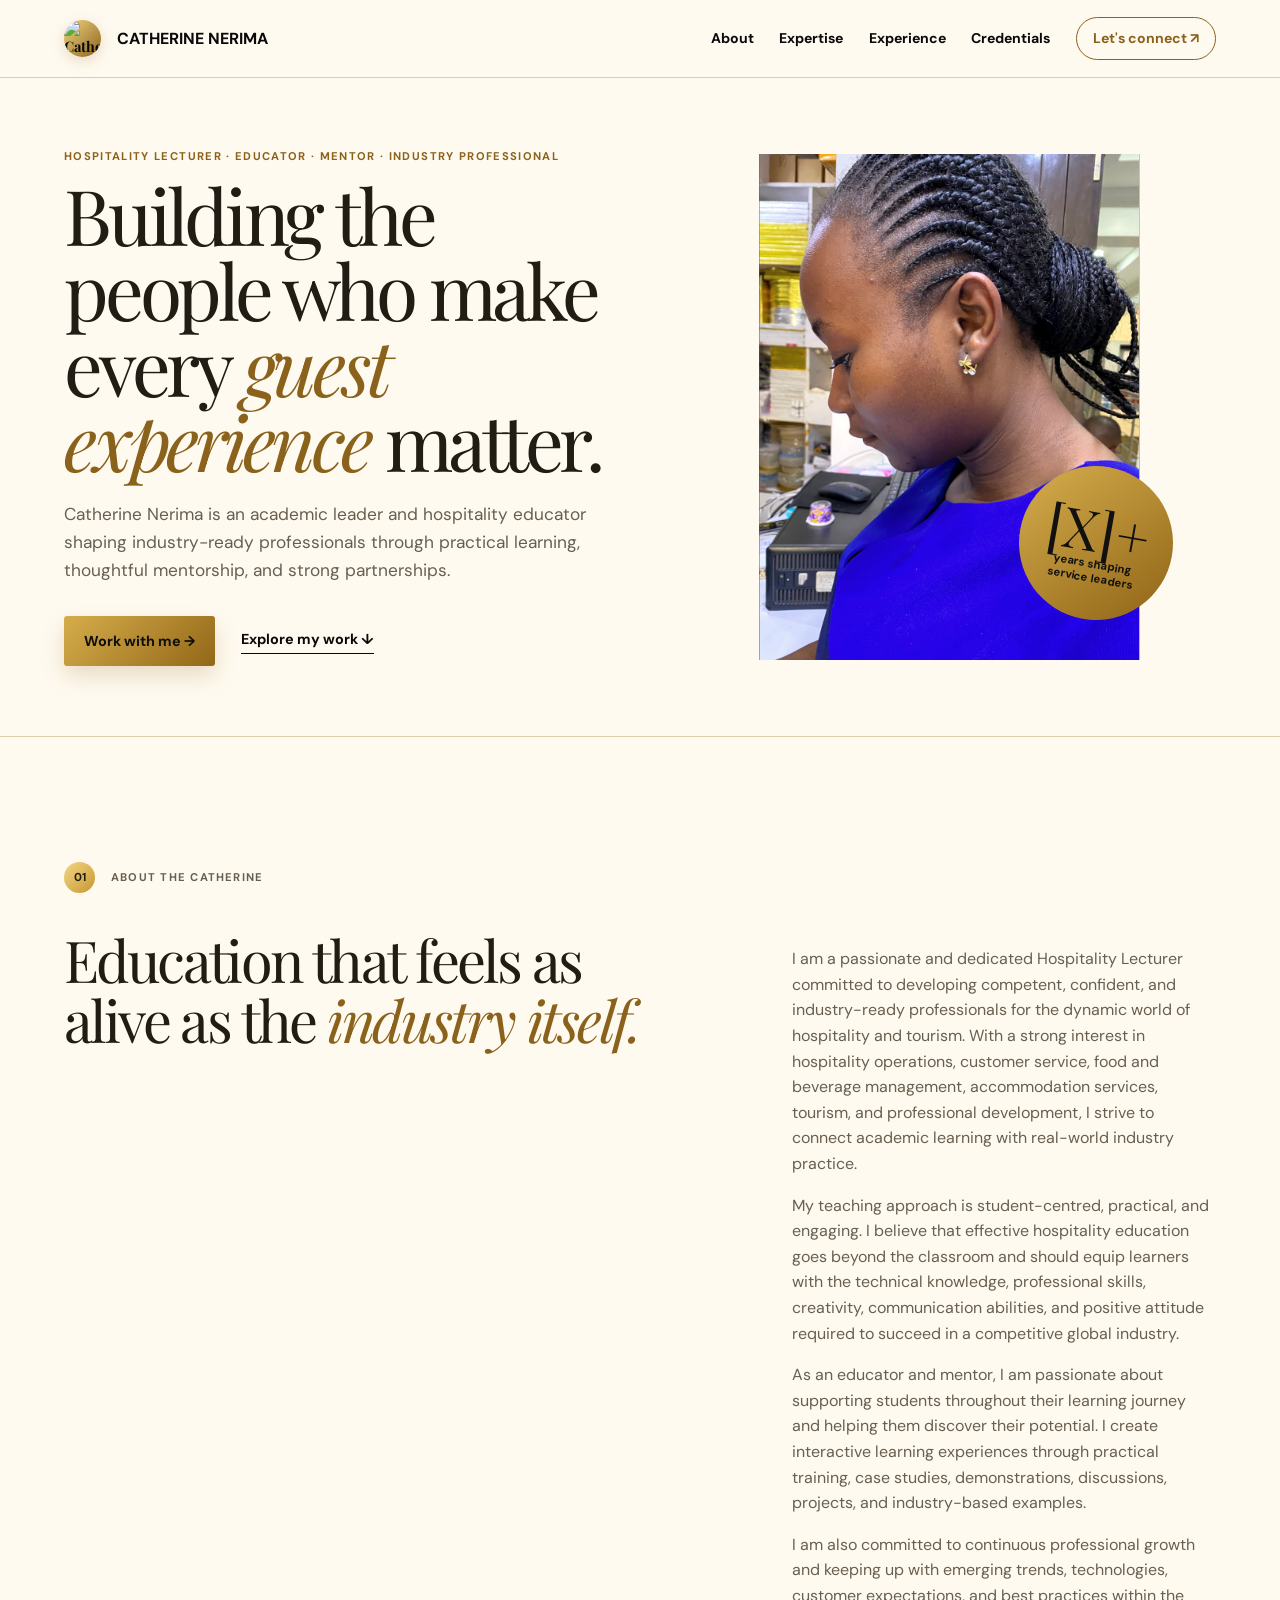
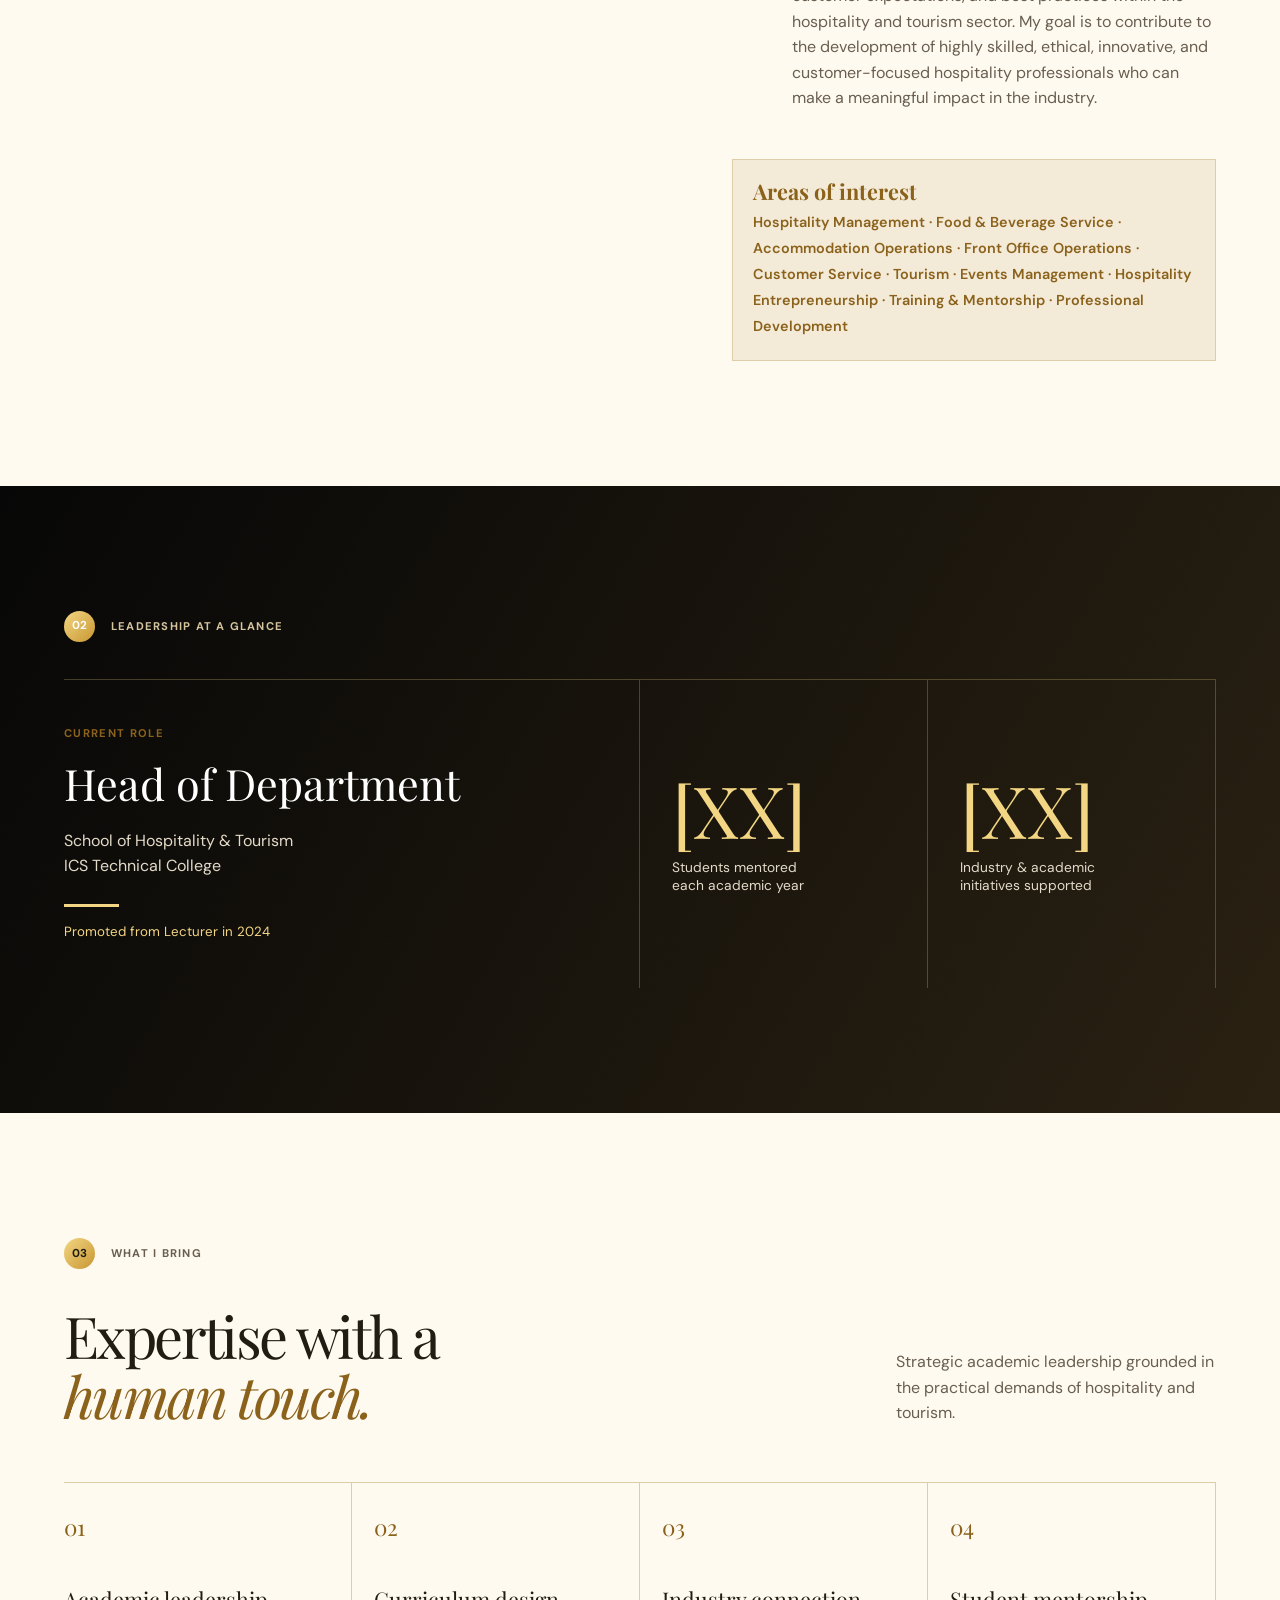
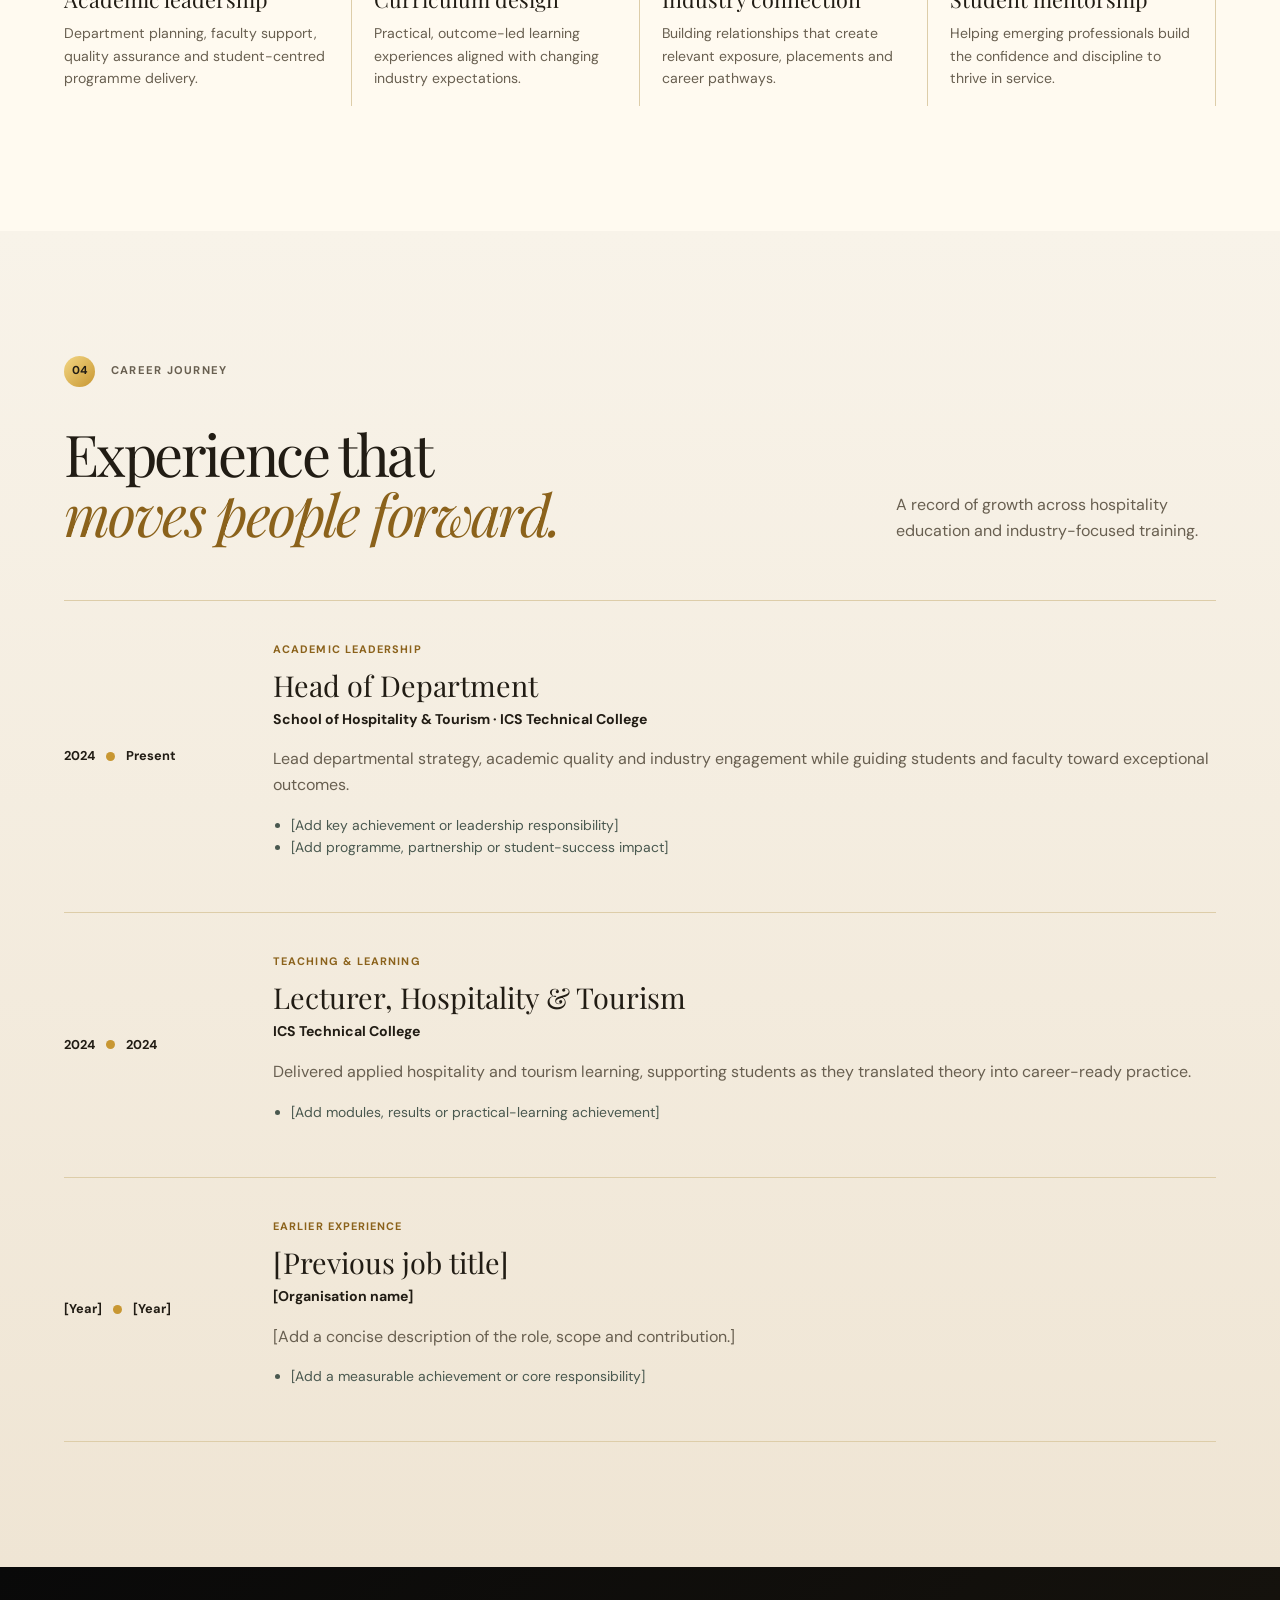
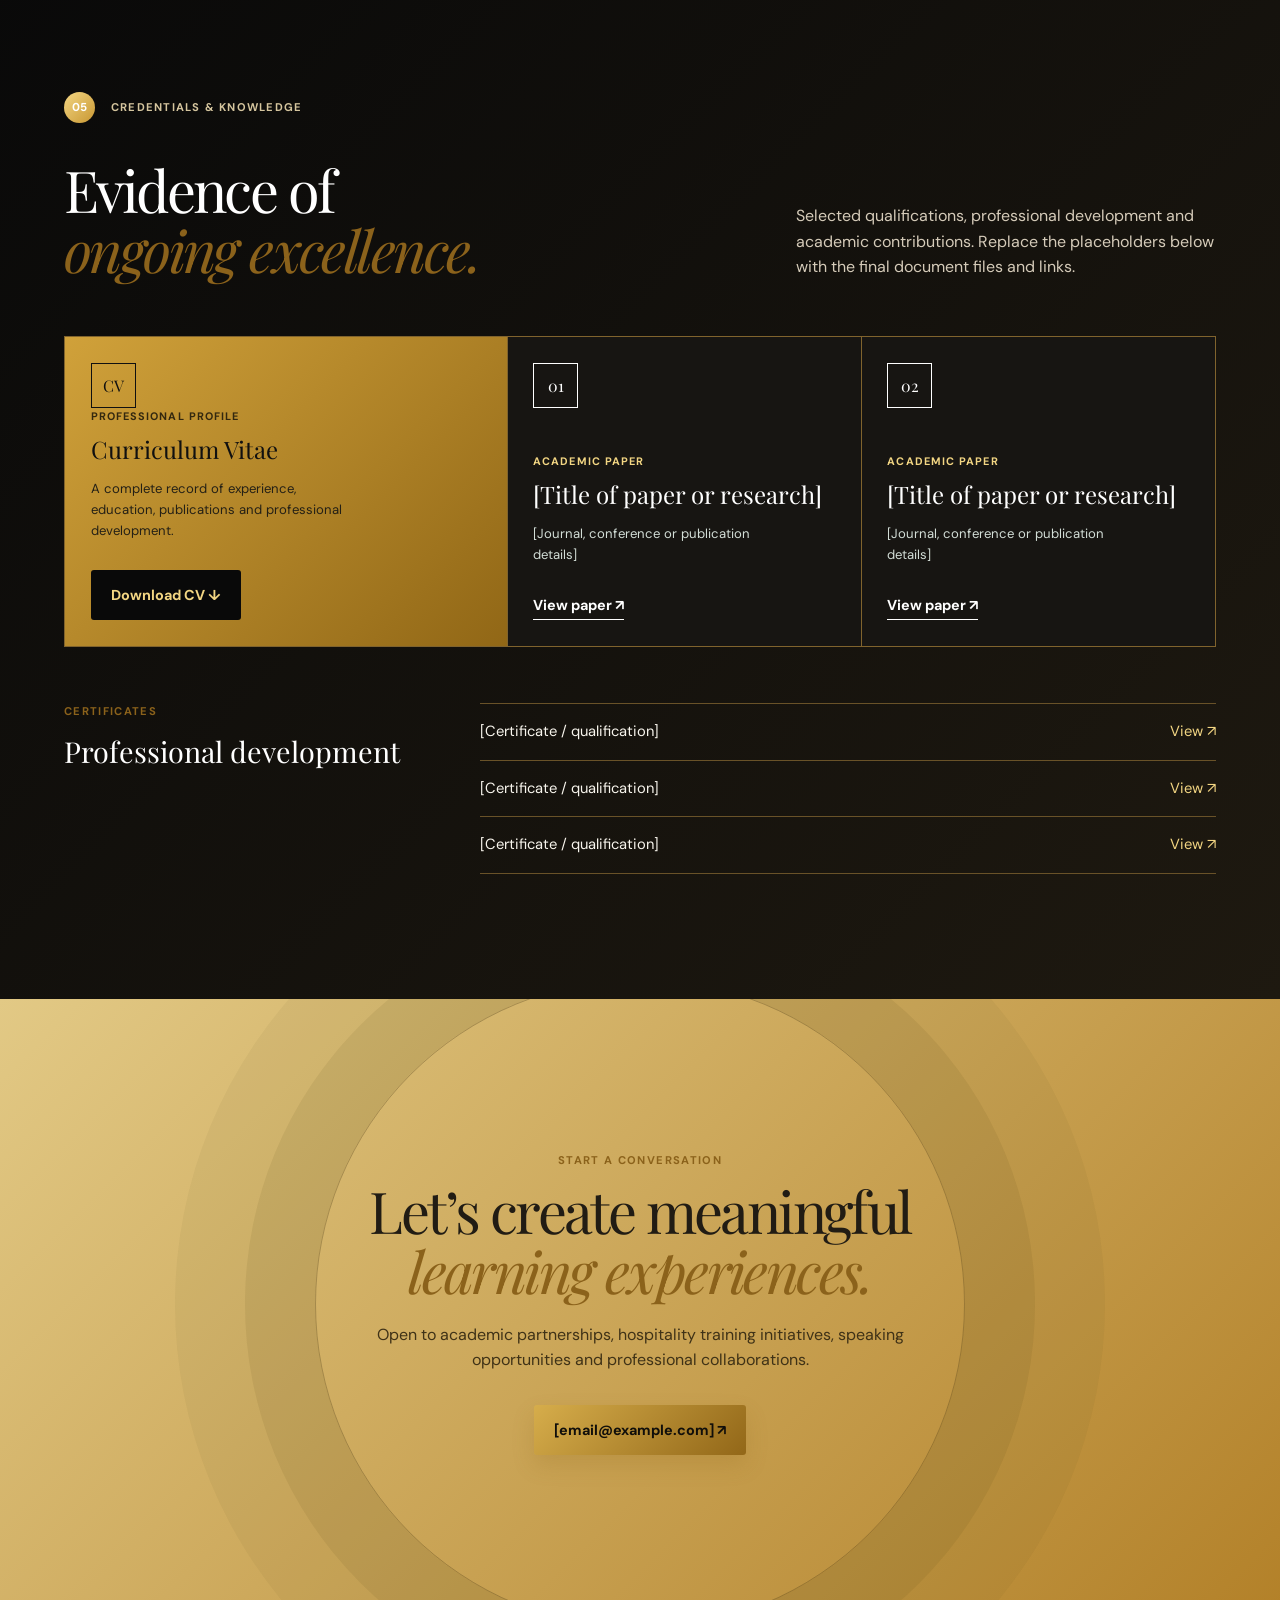
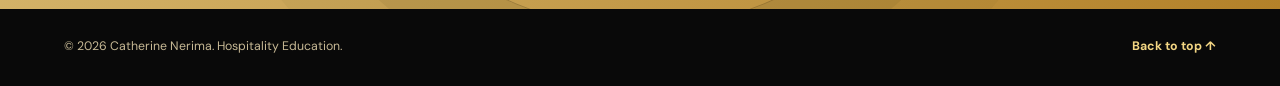
==== commit 8668e059: "implement" ====
--- a/index.html
+++ b/index.html
@@ -20,12 +20,18 @@
       .intro .bio-copy { padding-bottom: 2rem; }
       .intro .interest-list { margin-bottom: 0; padding: 1rem; border: 1px solid var(--line); background: var(--sand); }
     }
+    .brand-mark { overflow: hidden; }
+    .brand-mark img { display: block; width: 100%; height: 100%; object-fit: cover; object-position: center top; }
+    .interests-panel { max-width: 42%; margin: 2rem 0 0 auto; padding: 1.25rem; border: 1px solid var(--line); background: var(--sand); }
+    .interests-panel h3 { margin: 0 0 .45rem; color: var(--gold-deep); font-family: var(--display); font-size: 1.35rem; }
+    .interests-panel .interest-list { margin: 0; color: var(--gold-deep); font-size: .9rem; font-weight: 600; line-height: 1.8; }
+    @media (max-width: 800px) { .interests-panel { max-width: none; margin: 2rem 0 0; } }
   </style>
 </head>
 <body>
   <a class="skip-link" href="#main-content">Skip to content</a>
   <header class="site-header">
-    <a class="brand" href="#top"><span class="brand-mark">CN</span><span>CATHERINE NERIMA</span></a>
+    <a class="brand" href="#top"><span class="brand-mark"><img src="NER.JPEG" alt="Catherine Nerima"></span><span>CATHERINE NERIMA</span></a>
     <button class="menu-toggle" type="button" aria-expanded="false" aria-controls="site-nav">Menu</button>
     <nav id="site-nav" class="site-nav" aria-label="Primary navigation">
       <a href="#about">About</a><a href="#expertise">Expertise</a><a href="#experience">Experience</a><a href="#credentials">Credentials</a><a class="nav-contact" href="#contact">Let's connect ↗</a>
